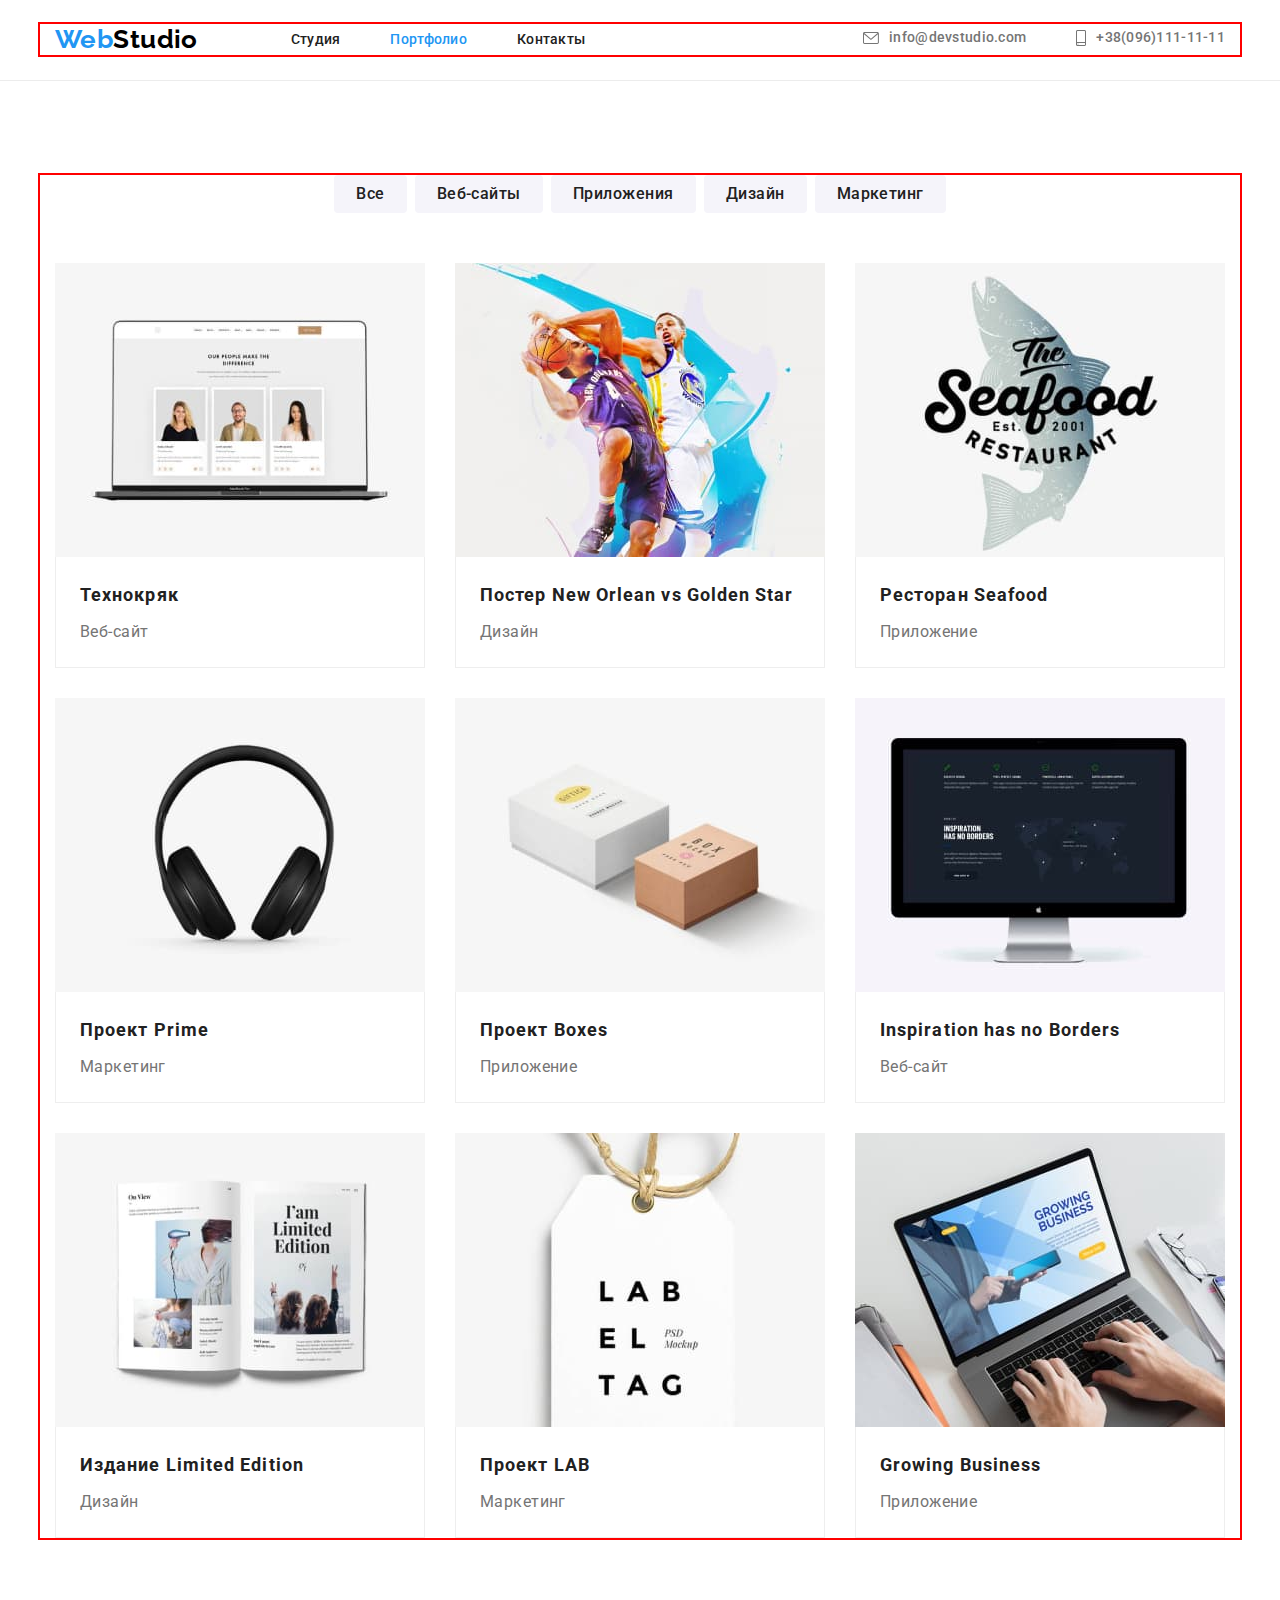
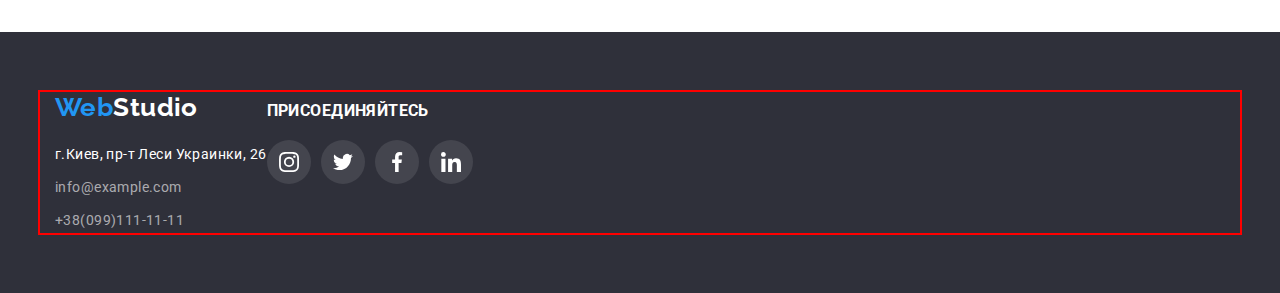
==== portfolio.html @ 7dba8792 "added changes" ====
<!DOCTYPE html>
<html lang="en">
  <head>
    <meta charset="UTF-8" />
    <meta http-equiv="X-UA-Compatible" content="IE=edge" />
    <meta name="viewport" content="width=device-width, initial-scale=1.0" />
    <title>Document</title>
    <link rel="preconnect" href="https://fonts.googleapis.com" />
    <link rel="preconnect" href="https://fonts.gstatic.com" crossorigin />
    <link
      href="https://fonts.googleapis.com/css2?family=Raleway:wght@700&family=Roboto:wght@400;500;700;900&display=swap"
      rel="stylesheet"
    />
    <link
      rel="stylesheet"
      href="https://cdnjs.cloudflare.com/ajax/libs/modern-normalize/1.1.0/modern-normalize.css"
      integrity="sha512-Y0MM+V6ymRKN2zStTqzQ227DWhhp4Mzdo6gnlRnuaNCbc+YN/ZH0sBCLTM4M0oSy9c9VKiCvd4Jk44aCLrNS5Q=="
      crossorigin="anonymous"
      referrerpolicy="no-referrer"
    />
    <link rel="stylesheet" href="./css/styles.css" />
  </head>
  <body>
    <header class="header">
      <div class="header-container container">
        <a href="./index.html" class="header-logo link">
          <span class="part-logo link">Web</span>Studio
        </a>
        <nav class="header-navigation">
          <ul class="nav-site list">
            <li class="nav-item">
              <a href="./index.html" class="nav-link link">Студия</a>
            </li>
            <li class="nav-item">
              <a href="./portfolio.html" class="nav-link link current"
                >Портфолио</a
              >
            </li>
            <li class="nav-item">
              <a href="./index.html" class="nav-link link">Контакты</a>
            </li>
          </ul>
        </nav>
        <ul class="header-contacts list">
          <li class="contacts-item">
            <a
              href="mailto:info@devstudio.com"
              class="contacts-link header-contacts-icon link"
            >
              <svg class="contacts-icon" width="16" height="12">
                <use href="./images/icons.svg#icon-mail"></use>
              </svg>
              info@devstudio.com
            </a>
          </li>
          <li class="contacts-item">
            <a
              href="tel:+380961111111"
              class="contacts-link header-contacts-icon link"
            >
              <svg class="contacts-icon" width="10" height="16">
                <use href="./images/icons.svg#icon-phone"></use>
              </svg>
              +38(096)111-11-11
            </a>
          </li>
        </ul>
      </div>
    </header>
    <main>
      <section class="portfolio section">
        <div class="container">
          <h1 class="visually-hidden">Портфолио</h1>
          <ul class="portfolio-filter list">
            <li><button type="button" class="portfolio-btn">Все</button></li>
            <li>
              <button type="button" class="portfolio-btn">Веб-сайты</button>
            </li>
            <li>
              <button type="button" class="portfolio-btn">Приложения</button>
            </li>
            <li><button type="button" class="portfolio-btn">Дизайн</button></li>
            <li>
              <button type="button" class="portfolio-btn">Маркетинг</button>
            </li>
          </ul>
          <ul class="portfolio-list list">
            <li class="portfolio-item">
              <a href="./portfolio.html" class="portfolio-link link"
                ><img
                  src="./images/portfolio1.jpg"
                  alt="web site"
                  width="370"
                />
                <div class="portfolio-wrap">
                  <h3 class="portfolio-title">Технокряк</h3>
                  <p class="portfolio-text">Веб-сайт</p>
                </div></a
              >
            </li>
            <li class="portfolio-item">
              <a href="./portfolio.html" class="portfolio-link link"
                ><img src="./images/portfolio2.jpg" alt="poster" width="370" />
                <div class="portfolio-wrap">
                  <h3 class="portfolio-title">
                    Постер New Orlean vs Golden Star
                  </h3>
                  <p class="portfolio-text">Дизайн</p>
                </div></a
              >
            </li>
            <li class="portfolio-item">
              <a href="./portfolio.html" class="portfolio-link link"
                ><img
                  src="./images/portfolio3.jpg"
                  alt="restourant seafood"
                  width="370"
                />
                <div class="portfolio-wrap">
                  <h3 class="portfolio-title">Ресторан Seafood</h3>
                  <p class="portfolio-text">Приложение</p>
                </div></a
              >
            </li>
            <li class="portfolio-item">
              <a href="./portfolio.html" class="portfolio-link link"
                ><img
                  src="./images/portfolio4.jpg"
                  alt="project prime"
                  width="370"
                />
                <div class="portfolio-wrap">
                  <h3 class="portfolio-title">Проект Prime</h3>
                  <p class="portfolio-text">Маркетинг</p>
                </div></a
              >
            </li>
            <li class="portfolio-item">
              <a href="./portfolio.html" class="portfolio-link link"
                ><img src="./images/portfolio5.jpg" alt="boxes" width="370" />
                <div class="portfolio-wrap">
                  <h3 class="portfolio-title">Проект Boxes</h3>
                  <p class="portfolio-text">Приложение</p>
                </div></a
              >
            </li>
            <li class="portfolio-item">
              <a href="./portfolio.html" class="portfolio-link link"
                ><img
                  src="./images/portfolio6.jpg"
                  alt="web site"
                  width="370"
                />
                <div class="portfolio-wrap">
                  <h3 class="portfolio-title">Inspiration has no Borders</h3>
                  <p class="portfolio-text">Веб-сайт</p>
                </div></a
              >
            </li>
            <li class="portfolio-item">
              <a href="./portfolio.html" class="portfolio-link link"
                ><img src="./images/portfolio7.jpg" alt="edition" width="370" />
                <div class="portfolio-wrap">
                  <h3 class="portfolio-title">Издание Limited Edition</h3>
                  <p class="portfolio-text">Дизайн</p>
                </div></a
              >
            </li>
            <li class="portfolio-item">
              <a href="./portfolio.html" class="portfolio-link link"
                ><img
                  src="./images/portfolio8.jpg"
                  alt="project lab"
                  width="370"
                />
                <div class="portfolio-wrap">
                  <h3 class="portfolio-title">Проект LAB</h3>
                  <p class="portfolio-text">Маркетинг</p>
                </div></a
              >
            </li>
            <li class="portfolio-item">
              <a href="./portfolio.html" class="portfolio-link link"
                ><img
                  src="./images/portfolio9.jpg"
                  alt="application"
                  width="370"
                />
                <div class="portfolio-wrap">
                  <h3 class="portfolio-title">Growing Business</h3>
                  <p class="portfolio-text">Приложение</p>
                </div></a
              >
            </li>
          </ul>
        </div>
      </section>
    </main>
    <footer class="footer">
      <div class="footer-container container">
        <div class="">
          <a href="./index.html" class="footer-logo link"
            ><span class="part-logo link">Web</span>Studio</a
          >
          <address class="footer-adress">
            <ul class="footer-list list">
              <li class="footer-item">
                <a
                  href="https://goo.gl/maps/v1KAyS35C7DuLcZs7"
                  target="_blank"
                  rel="noopener nofollow noreferrer"
                  class="footer-map link"
                  >г.Киев, пр-т Леси Украинки, 26
                </a>
              </li>
              <li class="footer-item">
                <a href="mailto:info@example.com" class="footer-contacts link"
                  >info@example.com</a
                >
              </li>
              <li class="footer-item">
                <a href="tel:+380991111111" class="footer-contacts link"
                  >+38(099)111-11-11</a
                >
              </li>
            </ul>
          </address>
        </div>
        <div class="">
          <h3 class="footer-soc-title">присоединяйтесь</h3>
          <ul class="footer-soc-list list">
            <li class="footer-soc-item">
              <a href="" class="footer-soc-link link">
                <svg class="footer-soc-icon" width="20" height="20">
                  <use href="./images/icons.svg#icon-inst"></use>
                </svg>
              </a>
            </li>
            <li class="footer-soc-item">
              <a href="" class="footer-soc-link link">
                <svg class="footer-soc-icon" width="20" height="20">
                  <use href="./images/icons.svg#icon-twit"></use>
                </svg>
              </a>
            </li>
            <li class="footer-soc-item">
              <a href="" class="footer-soc-link link">
                <svg class="footer-soc-icon" width="20" height="20">
                  <use href="./images/icons.svg#icon-fb"></use>
                </svg>
              </a>
            </li>
            <li class="footer-soc-item">
              <a href="" class="footer-soc-link link">
                <svg class="footer-soc-icon" width="20" height="20">
                  <use href="./images/icons.svg#icon-in"></use>
                </svg>
              </a>
            </li>
          </ul>
        </div>
      </div>
    </footer>
  </body>
</html>
---- css/styles.css ----
:root {
  --text-color: #757575;
  --logo-color: #000000;
  --title-color: #212121;
  --accent-color: #2196f3;
  --border-color: #eeeeee;
  --line-color: #ececec;
  --contacts-footer-color: rgba(255, 255, 255, 0.6);
  --special-text-color: #ffffff;
  --footer-background: #2f303a;
  --secondary-background: #f5f4fa;
  --accent-background: #188ce8;
  --hero-background: #c4c4c4;
  --icon-color: #afb1b8;
  --icon-footer-background: rgba(255, 255, 255, 0.1);
}

body {
  font-family: "Roboto", sans-serif;
  color: var(--title-color);
  background-color: var(--special-text-color);
  font-size: 14px;
  letter-spacing: 0.03em;
}
h1,
h2,
h3,
h4,
h5,
h6,
p {
  margin: 0;
}
ul {
  margin: 0;
  padding: 0;
}
img {
  display: block;
  max-width: 100%;
  height: auto;
}
button {
  display: block;
  margin: 0 auto;
  cursor: pointer;
  border: none;
  border-radius: 4px;
}
.section {
  padding-bottom: 94px;
  padding-top: 94px;
}
.container {
  width: 1200px;
  padding: 0 15px;
  margin: 0 auto;
  outline: 2px solid red;
}
.list {
  list-style: none;
  padding-left: 0;
  margin: 0;
}
.link {
  text-decoration: none;
}

.visually-hidden {
  position: absolute;
  width: 1px;
  height: 1px;
  margin: -1px;
  border: 0;
  padding: 0;

  white-space: nowrap;
  clip-path: inset(100%);
  clip: rect(0 0 0 0);
  overflow: hidden;
}

/* -----------------------Header-------------------- */
.header {
  border-bottom: 1px solid var(--line-color);
  padding-bottom: 25px;
  padding-top: 24px;
}
.header-container {
  display: flex;
  align-items: center;
}
.header-logo {
  margin-right: 93px;
  font-family: "Raleway";
  font-weight: 700;
  font-size: 26px;
  line-height: 1.19;
  color: var(--logo-color);
}
.part-logo {
  color: var(--accent-color);
}
.nav-site {
  display: flex;
}
.nav-item:not(:last-child) {
  margin-right: 50px;
}
.nav-link {
  font-weight: 500;
  line-height: 1.14;
  letter-spacing: 0.02em;
  color: var(--title-color);
}
.nav-link:hover,
.nav-link:focus {
  color: var(--accent-color);
}
.current {
  color: var(--accent-color);
}
.header-contacts {
  display: flex;
  margin-left: auto;
}
.contacts-item:not(:last-child) {
  margin-right: 50px;
}
.contacts-link {
  display: inline-flex;
  gap: 10px;
  align-items: center;
  font-weight: 500;
  line-height: 1.14;
  letter-spacing: 0.02em;
  color: var(--text-color);
}
.contacts-link:hover,
.contacts-link:focus {
  color: var(--accent-color);
}
.contacts-icon {
  fill: currentColor;
}
/* ----------------------Hero--------------------- */
.hero {
  background: var(--hero-background);
  background-image: linear-gradient(
      rgba(47, 48, 58, 0.4),
      rgba(47, 48, 58, 0.4)
    ),
    url(../images/hero-bg.jpg);
  max-width: 1600px;
  height: 600px;
  margin: 0 auto;
  background-repeat: no-repeat;
  background-size: cover;
  background-position: center;
  padding-bottom: 200px;
  padding-top: 200px;
}
.hero-title {
  font-weight: 900;
  font-size: 44px;
  line-height: 1.36;
  text-align: center;
  letter-spacing: 0.06em;
  text-transform: uppercase;
  color: var(--special-text-color);
  width: 696px;
  margin: 0 auto;
  margin-bottom: 30px;
}
.hero-btn {
  font-family: inherit;
  font-weight: 700;
  font-size: 16px;
  line-height: 1.87;
  display: flex;
  align-items: center;
  text-align: center;
  letter-spacing: 0.06em;
  cursor: pointer;
  color: var(--special-text-color);
  background: var(--accent-color);
  padding: 10px 32px;
}
.hero-btn:hover,
.hero-btn:focus {
  background: var(--accent-background);
}
/* -----------------------------Peculiarities-------------------------------- */
.peculiarities-list {
  display: flex;
}
.peculiarities-item:not(:last-child) {
  margin-right: 30px;
}
.peculiarities-item::before {
  content: "";
  display: block;
  margin-bottom: 30px;
  height: 120px;
  background-repeat: no-repeat;
  background-position: center;
  background-color: #f5f4fa;
}
.icon-antenna::before {
  background-image: url(../images/antenna.svg);
}
.icon-clock::before {
  background-image: url(../images/clock.svg);
}
.icon-diagram::before {
  background-image: url(../images/diagram.svg);
}
.icon-astronaut::before {
  background-image: url(../images/astronaut.svg);
}
.peculiarities-title {
  font-weight: 700;
  font-size: 14px;
  line-height: 1.14;
  text-transform: uppercase;
  margin-bottom: 10px;
}
.peculiarities-text {
  max-width: 270px;
  line-height: 1.71;
  color: var(--text-color);
}
/* --------------------------------Process------------------------------- */
.process {
  padding-top: 0;
}
.process-list {
  display: flex;
}
.process-item:not(:last-child) {
  margin-right: 30px;
}
.process-title {
  font-weight: 700;
  font-size: 36px;
  line-height: 1.16;
  text-align: center;
  margin-bottom: 50px;
}
/* ---------------------------------Team----------------------------------- */
.team {
  background: var(--secondary-background);
}
.team-list {
  display: flex;
  column-gap: 30px;
  margin: 0 auto;
}
.team-title {
  font-weight: 700;
  font-size: 36px;
  line-height: 1.16;
  text-align: center;
  margin-bottom: 50px;
}
.team-item {
  width: 270px;
  background-color: var(--special-text-color);
  box-shadow: 0px 1px 3px rgba(0, 0, 0, 0.12), 0px 1px 1px rgba(0, 0, 0, 0.14),
    0px 2px 1px rgba(0, 0, 0, 0.2);
  border-radius: 0px 0px 4px 4px;
}
.team-name {
  font-weight: 500;
  font-size: 16px;
  line-height: 1.18;
  text-align: center;
  margin-bottom: 10px;
}
.team-post {
  font-size: 16px;
  line-height: 1.18;
  text-align: center;
  color: var(--text-color);
  margin-bottom: 16px;
}
.team-wrap {
  padding-top: 30px;
  padding-bottom: 30px;
}
.team-soc-list {
  display: flex;
  justify-content: center;
  gap: 10px;
}
.team-soc-link {
  width: 44px;
  height: 44px;
  border-radius: 50%;
  display: flex;
  align-items: center;
  background-color: var(--special-text-color);
  justify-content: center;
  color: var(--icon-color);
  /* fill: var(--icon-color); */
}
.team-soc-icon {
  fill: currentColor;
}
.team-soc-link:hover,
.team-soc-link:focus {
  color: var(--special-text-color);
  background-color: var(--accent-color);
}
/* .team-soc-link:hover .team-soc-icon,
.team-soc-link:focus .team-soc-icon {
  fill: #fff;
} */
/* ------------------------------------------Clients---------------------------------------- */
.clients-title {
  font-weight: 700;
  font-size: 36px;
  line-height: 1.16em;
  text-align: center;
  letter-spacing: 0.03em;
  margin-bottom: 50px;
}
.clients-list {
  display: flex;
  justify-content: center;
  gap: 30px;
}
.clients-link {
  width: 170px;
  height: 92px;
  display: flex;
  align-items: center;
  background-color: var(--special-text-color);
  justify-content: center;
  color: var(--icon-color);
  /* fill: var(--icon-color); */
  border: 1px solid #afb1b8;
  border-radius: 4px;
}
.clients-icon {
  fill: currentColor;
}
.clients-link:hover,
.clients-link:focus {
  color: var(--accent-color);
  border: 1px solid #2196f3;
}
/* -----------------------------------------Portfolio---------------------------------------- */
.portfolio-filter {
  display: flex;
  justify-content: center;
  margin-bottom: 50px;
  column-gap: 8px;
}
.portfolio-list {
  display: flex;
  gap: 30px;
  flex-wrap: wrap;
}
.portfolio-btn {
  font-family: inherit;
  font-weight: 500;
  font-size: 16px;
  line-height: 1.62;
  letter-spacing: 0.03em;
  text-align: center;
  cursor: pointer;
  border: none;
  border-radius: 4px;
  color: var(--title-color);
  background: var(--secondary-background);
  padding: 6px 22px;
}
.portfolio-btn:hover,
.portfolio-btn:focus {
  background: var(--accent-color);
  color: var(--special-text-color);
  box-shadow: 0px 3px 1px rgba(0, 0, 0, 0.1), 0px 1px 2px rgba(0, 0, 0, 0.08),
    0px 2px 2px rgba(0, 0, 0, 0.12);
}
.portfolio-wrap {
  padding: 20px 24px;
  border: 1px solid var(--border-color);
  border-top: none;
}
.portfolio-link {
  width: 370px;
  display: block;
}
.portfolio-link:hover,
.portfolio-link:focus {
  box-shadow: 0px 1px 1px rgba(0, 0, 0, 0.12), 0px 4px 4px rgba(0, 0, 0, 0.06),
    1px 4px 6px rgba(0, 0, 0, 0.16);
}
/* .portfolio-item {
  width: 370px;
}
.portfolio-item:hover,
.portfolio-item:focus {
  box-shadow: 0px 1px 1px rgba(0, 0, 0, 0.12), 0px 4px 4px rgba(0, 0, 0, 0.06),
    1px 4px 6px rgba(0, 0, 0, 0.16);
} */
.portfolio-title {
  margin-bottom: 4px;
  font-weight: 700;
  font-size: 18px;
  line-height: 2;
  letter-spacing: 0.06em;
  color: var(--title-color);
}
.portfolio-text {
  font-size: 16px;
  line-height: 1.87;
  color: var(--text-color);
}
/* ------------------------------------------Footer-------------------------------------- */
.footer {
  background: var(--footer-background);
  padding-bottom: 60px;
  padding-top: 60px;
}
.footer-logo {
  font-family: "Raleway", sans-serif;
  font-weight: 700;
  font-size: 26px;
  line-height: 1.2;
  color: var(--special-text-color);
}
.footer-adress {
  font-style: normal;
  margin-top: 20px;
}
.footer-item:not(:last-child) {
  margin-bottom: 9px;
}
.footer-map {
  color: var(--special-text-color);
  line-height: 1.71;
}
.footer-map:hover,
.footer-map:focus {
  color: var(--accent-color);
}
.footer-contacts {
  color: var(--contacts-footer-color);
  line-height: 1.71;
}
.footer-contacts:hover,
.footer-contacts:focus {
  color: var(--accent-color);
}
.footer-container {
  display: flex;
  align-items: baseline;
}
.footer-container-address {
  margin-right: 70px;
}
.footer-soc-title {
  margin-bottom: 20px;
  font-weight: 700;
  line-height: 1.14em;
  text-transform: uppercase;
  color: #ffffff;
}
.footer-soc-list {
  display: flex;
  justify-content: center;
  gap: 10px;
}
.footer-soc-link {
  width: 44px;
  height: 44px;
  border-radius: 50%;
  display: flex;
  align-items: center;
  background-color: var(--icon-footer-background);
  justify-content: center;
  fill: var(--special-text-color);
}
.footer-soc-link:hover,
.footer-soc-link:focus {
  background-color: var(--accent-color);
}
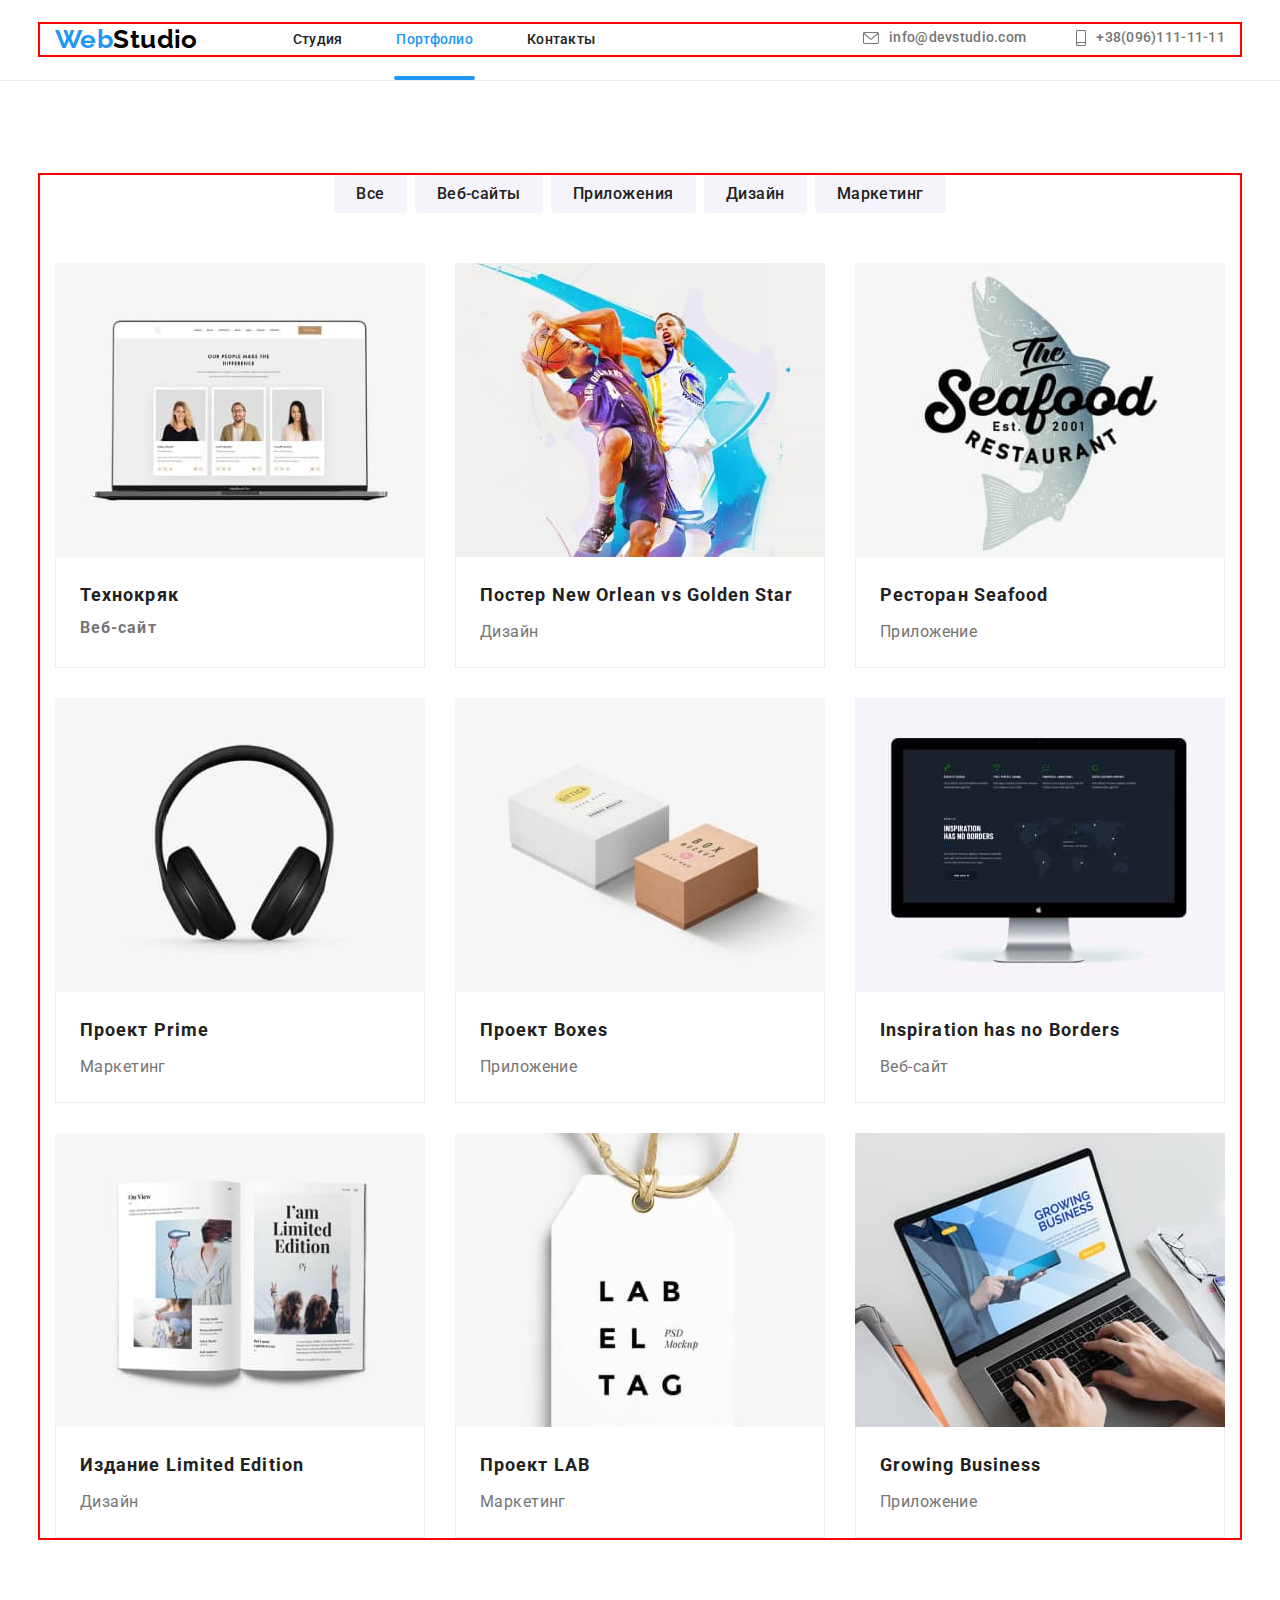
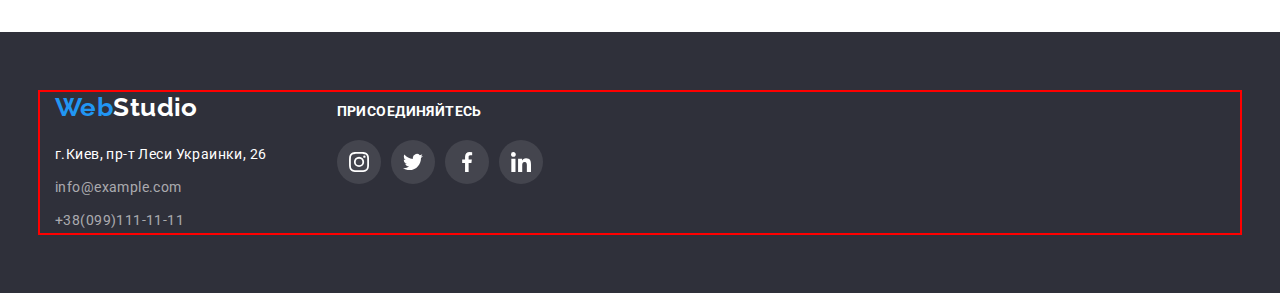
==== commit 455fc02c: "added changes" ====
--- a/portfolio.html
+++ b/portfolio.html
@@ -86,111 +86,168 @@
           </ul>
           <ul class="portfolio-list list">
             <li class="portfolio-item">
-              <a href="./portfolio.html" class="portfolio-link link"
-                ><img
-                  src="./images/portfolio1.jpg"
-                  alt="web site"
-                  width="370"
-                />
+              <a href="./portfolio.html" class="portfolio-link link">
+                <div class="portfolio-box">
+                  <img
+                    src="./images/portfolio1.jpg"
+                    alt="web site"
+                    width="370"
+                  />
+                  <p class="portfolio-overlay">
+                    Ресурс предлагает комплексные предложения с разным уровнем функционала и сервисов. Все это позволит посетителю получить исчерпывающие сведения о компании или частном лице.
+                  </p>
+                </div>
                 <div class="portfolio-wrap">
-                  <h3 class="portfolio-title">Технокряк</h3>
+                  <h3 class="portfolio-title">Технокряк</h>
                   <p class="portfolio-text">Веб-сайт</p>
-                </div></a
-              >
-            </li>
-            <li class="portfolio-item">
-              <a href="./portfolio.html" class="portfolio-link link"
-                ><img src="./images/portfolio2.jpg" alt="poster" width="370" />
+                </div>
+              </a>
+            </li>
+            <li class="portfolio-item">
+              <a href="./portfolio.html" class="portfolio-link link">
+                <div class="portfolio-box">
+                  <img
+                    src="./images/portfolio2.jpg" 
+                    alt="poster" 
+                    width="370" 
+                  />
+                  <p class="portfolio-overlay">
+                    Ресурс предлагает комплексные предложения с разным уровнем функционала и сервисов. Все это позволит посетителю получить исчерпывающие сведения о компании или частном лице.
+                  </p>
+                </div>
                 <div class="portfolio-wrap">
                   <h3 class="portfolio-title">
                     Постер New Orlean vs Golden Star
                   </h3>
                   <p class="portfolio-text">Дизайн</p>
-                </div></a
-              >
-            </li>
-            <li class="portfolio-item">
-              <a href="./portfolio.html" class="portfolio-link link"
-                ><img
+                </div>
+              </a>
+            </li>
+            <li class="portfolio-item">
+              <a href="./portfolio.html" class="portfolio-link link">
+              <div class="portfolio-box">
+                <img
                   src="./images/portfolio3.jpg"
                   alt="restourant seafood"
                   width="370"
                 />
-                <div class="portfolio-wrap">
-                  <h3 class="portfolio-title">Ресторан Seafood</h3>
-                  <p class="portfolio-text">Приложение</p>
-                </div></a
-              >
-            </li>
-            <li class="portfolio-item">
-              <a href="./portfolio.html" class="portfolio-link link"
-                ><img
+                <p class="portfolio-overlay">
+                  Ресурс предлагает комплексные предложения с разным уровнем функционала и сервисов. Все это позволит посетителю получить исчерпывающие сведения о компании или частном лице.
+                </p>
+              </div>
+              <div class="portfolio-wrap">
+                <h3 class="portfolio-title">Ресторан Seafood</h3>
+                <p class="portfolio-text">Приложение</p>
+              </div>
+              </a>
+            </li>
+            <li class="portfolio-item">
+              <a href="./portfolio.html" class="portfolio-link link">
+              <div class="portfolio-box">
+                <img
                   src="./images/portfolio4.jpg"
                   alt="project prime"
                   width="370"
                 />
-                <div class="portfolio-wrap">
-                  <h3 class="portfolio-title">Проект Prime</h3>
-                  <p class="portfolio-text">Маркетинг</p>
-                </div></a
-              >
-            </li>
-            <li class="portfolio-item">
-              <a href="./portfolio.html" class="portfolio-link link"
-                ><img src="./images/portfolio5.jpg" alt="boxes" width="370" />
-                <div class="portfolio-wrap">
-                  <h3 class="portfolio-title">Проект Boxes</h3>
-                  <p class="portfolio-text">Приложение</p>
-                </div></a
-              >
-            </li>
-            <li class="portfolio-item">
-              <a href="./portfolio.html" class="portfolio-link link"
-                ><img
+                <p class="portfolio-overlay">
+                  Ресурс предлагает комплексные предложения с разным уровнем функционала и сервисов. Все это позволит посетителю получить исчерпывающие сведения о компании или частном лице.
+                </p>
+              </div>
+              <div class="portfolio-wrap">
+                <h3 class="portfolio-title">Проект Prime</h3>
+                <p class="portfolio-text">Маркетинг</p>
+              </div>
+              </a>
+            </li>
+            <li class="portfolio-item">
+              <a href="./portfolio.html" class="portfolio-link link">
+              <div class="portfolio-box">
+                <img 
+                  src="./images/portfolio5.jpg" 
+                  alt="boxes" 
+                  width="370" 
+                />
+              <p class="portfolio-overlay">
+                Ресурс предлагает комплексные предложения с разным уровнем функционала и сервисов. Все это позволит посетителю получить исчерпывающие сведения о компании или частном лице.
+              </p>
+              </div>
+              <div class="portfolio-wrap">
+                <h3 class="portfolio-title">Проект Boxes</h3>
+                <p class="portfolio-text">Приложение</p>
+              </div>
+              </a>
+            </li>
+            <li class="portfolio-item">
+              <a href="./portfolio.html" class="portfolio-link link">
+              <div class="portfolio-box">
+                <img
                   src="./images/portfolio6.jpg"
                   alt="web site"
                   width="370"
                 />
-                <div class="portfolio-wrap">
-                  <h3 class="portfolio-title">Inspiration has no Borders</h3>
-                  <p class="portfolio-text">Веб-сайт</p>
-                </div></a
-              >
-            </li>
-            <li class="portfolio-item">
-              <a href="./portfolio.html" class="portfolio-link link"
-                ><img src="./images/portfolio7.jpg" alt="edition" width="370" />
-                <div class="portfolio-wrap">
-                  <h3 class="portfolio-title">Издание Limited Edition</h3>
-                  <p class="portfolio-text">Дизайн</p>
-                </div></a
-              >
-            </li>
-            <li class="portfolio-item">
-              <a href="./portfolio.html" class="portfolio-link link"
-                ><img
+                <p class="portfolio-overlay">
+                  Ресурс предлагает комплексные предложения с разным уровнем функционала и сервисов. Все это позволит посетителю получить исчерпывающие сведения о компании или частном лице.
+                </p>
+              </div>
+              <div class="portfolio-wrap">
+                <h3 class="portfolio-title">Inspiration has no Borders</h3>
+                <p class="portfolio-text">Веб-сайт</p>
+              </div>
+              </a>
+            </li>
+            <li class="portfolio-item">
+              <a href="./portfolio.html" class="portfolio-link link">
+              <div class="portfolio-box">
+                <img 
+                  src="./images/portfolio7.jpg" 
+                  alt="edition" 
+                  width="370" 
+                />
+                <p class="portfolio-overlay">
+                  Ресурс предлагает комплексные предложения с разным уровнем функционала и сервисов. Все это позволит посетителю получить исчерпывающие сведения о компании или частном лице.
+                </p>
+              </div>
+              <div class="portfolio-wrap">
+                <h3 class="portfolio-title">Издание Limited Edition</h3>
+                <p class="portfolio-text">Дизайн</p>
+              </div>
+              </a>
+            </li>
+            <li class="portfolio-item">
+              <a href="./portfolio.html" class="portfolio-link link">
+              <div class="portfolio-box">
+                <img
                   src="./images/portfolio8.jpg"
                   alt="project lab"
                   width="370"
                 />
-                <div class="portfolio-wrap">
-                  <h3 class="portfolio-title">Проект LAB</h3>
-                  <p class="portfolio-text">Маркетинг</p>
-                </div></a
-              >
-            </li>
-            <li class="portfolio-item">
-              <a href="./portfolio.html" class="portfolio-link link"
-                ><img
+                <p class="portfolio-overlay">
+                  Ресурс предлагает комплексные предложения с разным уровнем функционала и сервисов. Все это позволит посетителю получить исчерпывающие сведения о компании или частном лице.
+                </p>
+              </div>
+              <div class="portfolio-wrap">
+                <h3 class="portfolio-title">Проект LAB</h3>
+                <p class="portfolio-text">Маркетинг</p>
+              </div>
+              </a>
+            </li>
+            <li class="portfolio-item">
+              <a href="./portfolio.html" class="portfolio-link link">
+              <div class="portfolio-box">
+                <img
                   src="./images/portfolio9.jpg"
                   alt="application"
                   width="370"
                 />
-                <div class="portfolio-wrap">
-                  <h3 class="portfolio-title">Growing Business</h3>
-                  <p class="portfolio-text">Приложение</p>
-                </div></a
-              >
+                <p class="portfolio-overlay">
+                  Ресурс предлагает комплексные предложения с разным уровнем функционала и сервисов. Все это позволит посетителю получить исчерпывающие сведения о компании или частном лице.
+                </p>
+              </div>
+              <div class="portfolio-wrap">
+                <h3 class="portfolio-title">Growing Business</h3>
+                <p class="portfolio-text">Приложение</p>
+              </div>
+              </a>
             </li>
           </ul>
         </div>
@@ -198,7 +255,7 @@
     </main>
     <footer class="footer">
       <div class="footer-container container">
-        <div class="">
+        <div class="footer-container-address">
           <a href="./index.html" class="footer-logo link"
             ><span class="part-logo link">Web</span>Studio</a
           >
@@ -227,7 +284,7 @@
           </address>
         </div>
         <div class="">
-          <h3 class="footer-soc-title">присоединяйтесь</h3>
+          <p class="footer-soc-title">присоединяйтесь</p>
           <ul class="footer-soc-list list">
             <li class="footer-soc-item">
               <a href="" class="footer-soc-link link">
--- a/css/styles.css
+++ b/css/styles.css
@@ -13,6 +13,8 @@
   --hero-background: #c4c4c4;
   --icon-color: #afb1b8;
   --icon-footer-background: rgba(255, 255, 255, 0.1);
+  --backdrop-color: rgba(0, 0, 0, 0.2);
+  --overlay-background: rgba(33, 150, 243, 0.9);
 }
 
 body {
@@ -108,10 +110,14 @@
   margin-right: 50px;
 }
 .nav-link {
+  position: relative;
+  padding: 32px 2px;
   font-weight: 500;
   line-height: 1.14;
   letter-spacing: 0.02em;
   color: var(--title-color);
+
+  transition: color 250ms cubic-bezier(0.4, 0, 0.2, 1);
 }
 .nav-link:hover,
 .nav-link:focus {
@@ -119,6 +125,18 @@
 }
 .current {
   color: var(--accent-color);
+}
+.current::after {
+  content: "";
+  display: block;
+  position: absolute;
+  bottom: -1px;
+  left: 0;
+  width: 100%;
+  height: 4px;
+  border-radius: 2px;
+  margin-top: 28px;
+  background-color: currentColor;
 }
 .header-contacts {
   display: flex;
@@ -135,6 +153,8 @@
   line-height: 1.14;
   letter-spacing: 0.02em;
   color: var(--text-color);
+
+  transition: color 250ms cubic-bezier(0.4, 0, 0.2, 1);
 }
 .contacts-link:hover,
 .contacts-link:focus {
@@ -160,6 +180,52 @@
   padding-bottom: 200px;
   padding-top: 200px;
 }
+.backdrop {
+  position: fixed;
+  top: 0;
+  left: 0;
+  width: 100%;
+  height: 100%;
+  background-color: var(--backdrop-color);
+
+  opacity: 1;
+  visibility: visible;
+  transition: opacity 300ms cubic-bezier(0.4, 0, 0.2, 1),
+    visability 250ms cubic-bezier(0.4, 0, 0.2, 1),
+    transform 250ms cubic-bezier(0.4, 0, 0.2, 1);
+}
+.backdrop.is-hidden {
+  opacity: 0;
+  pointer-events: none;
+  visibility: hidden;
+}
+.backdrop.is-hidden .modal {
+  transform: translate(-50%, -50%) scale(1.1);
+}
+.modal {
+  position: absolute;
+  top: 50%;
+  left: 50%;
+  min-width: 530px;
+  min-height: 580px;
+  padding: 15px;
+  transform: translate(-50%, -50%) scale(1);
+  transition: transform 250ms cubic-bezier(0.4, 0, 0.2, 1);
+  background-color: var(--special-text-color);
+  border-radius: 4px;
+}
+.modal-btn {
+  position: absolute;
+  display: flex;
+  top: 8px;
+  right: 8px;
+  width: 30px;
+  height: 30px;
+  align-items: center;
+  border-radius: 50%;
+  background: var(--special-text-color);
+  border: 1px solid rgba(0, 0, 0, 0.1);
+}
 .hero-title {
   font-weight: 900;
   font-size: 44px;
@@ -183,8 +249,11 @@
   letter-spacing: 0.06em;
   cursor: pointer;
   color: var(--special-text-color);
-  background: var(--accent-color);
+  background-color: var(--accent-color);
   padding: 10px 32px;
+
+  transition: background-color 250ms cubic-bezier(0.4, 0, 0.2, 1),
+    color 250ms cubic-bezier(0.4, 0, 0.2, 1);
 }
 .hero-btn:hover,
 .hero-btn:focus {
@@ -204,7 +273,7 @@
   height: 120px;
   background-repeat: no-repeat;
   background-position: center;
-  background-color: #f5f4fa;
+  background-color: var(--secondary-background);
 }
 .icon-antenna::before {
   background-image: url(../images/antenna.svg);
@@ -220,7 +289,6 @@
 }
 .peculiarities-title {
   font-weight: 700;
-  font-size: 14px;
   line-height: 1.14;
   text-transform: uppercase;
   margin-bottom: 10px;
@@ -237,15 +305,33 @@
 .process-list {
   display: flex;
 }
+.process-title {
+  font-weight: 700;
+  font-size: 36px;
+  line-height: 1.16;
+  text-align: center;
+  margin-bottom: 50px;
+}
+.process-item {
+  position: relative;
+}
 .process-item:not(:last-child) {
   margin-right: 30px;
 }
-.process-title {
-  font-weight: 700;
-  font-size: 36px;
-  line-height: 1.16;
-  text-align: center;
-  margin-bottom: 50px;
+.process-text {
+  position: absolute;
+  bottom: 0;
+  width: 370px;
+  height: 70px;
+  background-color: rgba(47, 48, 58, 0.8);
+}
+.process-text-img {
+  margin-top: 27px;
+  font-weight: 700;
+  line-height: 1.14;
+  text-align: center;
+  text-transform: uppercase;
+  color: var(--special-text-color);
 }
 /* ---------------------------------Team----------------------------------- */
 .team {
@@ -302,6 +388,9 @@
   background-color: var(--special-text-color);
   justify-content: center;
   color: var(--icon-color);
+
+  transition: background-color 250ms cubic-bezier(0.4, 0, 0.2, 1),
+    color 250ms cubic-bezier(0.4, 0, 0.2, 1);
   /* fill: var(--icon-color); */
 }
 .team-soc-icon {
@@ -339,8 +428,10 @@
   justify-content: center;
   color: var(--icon-color);
   /* fill: var(--icon-color); */
-  border: 1px solid #afb1b8;
+  border: 1px solid var(--icon-color);
   border-radius: 4px;
+
+  transition: color 250ms cubic-bezier(0.4, 0, 0.2, 1);
 }
 .clients-icon {
   fill: currentColor;
@@ -348,7 +439,7 @@
 .clients-link:hover,
 .clients-link:focus {
   color: var(--accent-color);
-  border: 1px solid #2196f3;
+  border: 1px solid var(--accent-color);
 }
 /* -----------------------------------------Portfolio---------------------------------------- */
 .portfolio-filter {
@@ -373,8 +464,11 @@
   border: none;
   border-radius: 4px;
   color: var(--title-color);
-  background: var(--secondary-background);
+  background-color: var(--secondary-background);
   padding: 6px 22px;
+
+  transition: background-color 250ms cubic-bezier(0.4, 0, 0.2, 1),
+    color 250ms cubic-bezier(0.4, 0, 0.2, 1);
 }
 .portfolio-btn:hover,
 .portfolio-btn:focus {
@@ -388,10 +482,38 @@
   border: 1px solid var(--border-color);
   border-top: none;
 }
+.portfolio-box {
+  position: relative;
+  overflow: hidden;
+}
+.portfolio-overlay {
+  position: absolute;
+  top: 0;
+  left: 0;
+  height: 100%;
+  margin: 0;
+
+  padding: 63px 24px;
+  font-size: 18px;
+  line-height: 1.6;
+
+  color: var(--special-text-color);
+  background-color: var(--overlay-background);
+
+  transform: translateY(100%);
+  transition: transform 250ms cubic-bezier(0.4, 0, 0.2, 1);
+}
+.portfolio-box:hover .portfolio-overlay {
+  height: 294px;
+  transform: translateY(0);
+}
 .portfolio-link {
   width: 370px;
   display: block;
-}
+
+  transition: box-shadow 250ms cubic-bezier(0.4, 0, 0.2, 1);
+}
+
 .portfolio-link:hover,
 .portfolio-link:focus {
   box-shadow: 0px 1px 1px rgba(0, 0, 0, 0.12), 0px 4px 4px rgba(0, 0, 0, 0.06),
@@ -441,6 +563,8 @@
 .footer-map {
   color: var(--special-text-color);
   line-height: 1.71;
+
+  transition: color 250ms cubic-bezier(0.4, 0, 0.2, 1);
 }
 .footer-map:hover,
 .footer-map:focus {
@@ -449,6 +573,8 @@
 .footer-contacts {
   color: var(--contacts-footer-color);
   line-height: 1.71;
+
+  transition: color 250ms cubic-bezier(0.4, 0, 0.2, 1);
 }
 .footer-contacts:hover,
 .footer-contacts:focus {
@@ -482,6 +608,9 @@
   background-color: var(--icon-footer-background);
   justify-content: center;
   fill: var(--special-text-color);
+
+  transition: background-color 250ms cubic-bezier(0.4, 0, 0.2, 1),
+    color 250ms cubic-bezier(0.4, 0, 0.2, 1);
 }
 .footer-soc-link:hover,
 .footer-soc-link:focus {
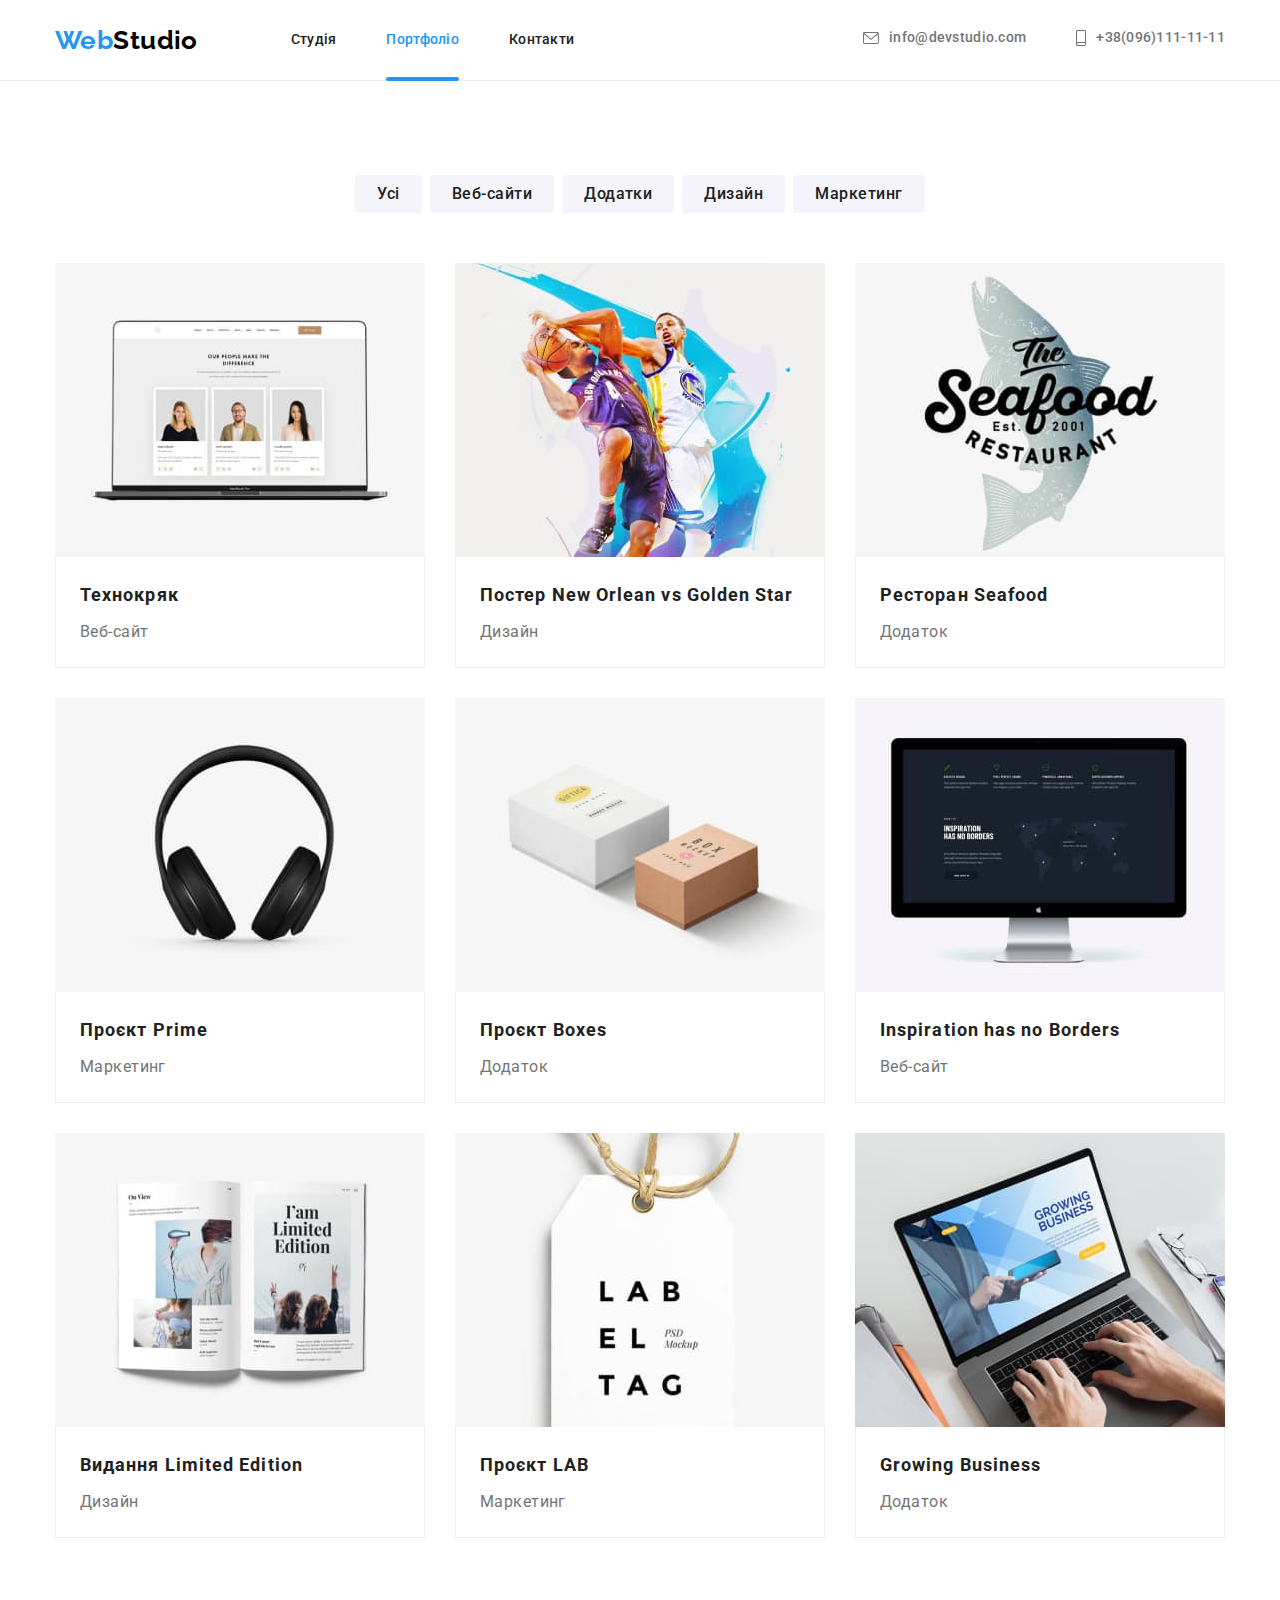
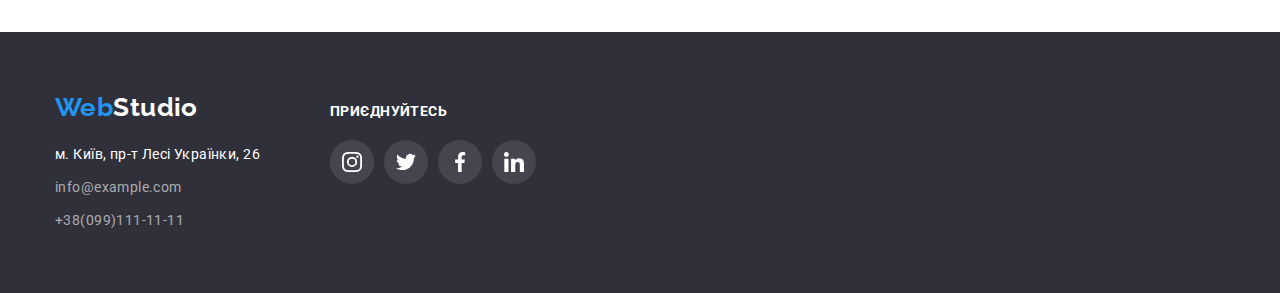
==== commit 3f257c80: "added changes 1" ====
--- a/portfolio.html
+++ b/portfolio.html
@@ -1,10 +1,10 @@
 <!DOCTYPE html>
-<html lang="en">
+<html lang="uk">
   <head>
     <meta charset="UTF-8" />
     <meta http-equiv="X-UA-Compatible" content="IE=edge" />
     <meta name="viewport" content="width=device-width, initial-scale=1.0" />
-    <title>Document</title>
+    <title>Webstudio</title>
     <link rel="preconnect" href="https://fonts.googleapis.com" />
     <link rel="preconnect" href="https://fonts.gstatic.com" crossorigin />
     <link
@@ -27,21 +27,21 @@
           <span class="part-logo link">Web</span>Studio
         </a>
         <nav class="header-navigation">
-          <ul class="nav-site list">
+          <ul class="nav-site">
             <li class="nav-item">
-              <a href="./index.html" class="nav-link link">Студия</a>
+              <a href="./index.html" class="nav-link link">Студія</a>
             </li>
             <li class="nav-item">
               <a href="./portfolio.html" class="nav-link link current"
-                >Портфолио</a
+                >Портфоліо</a
               >
             </li>
             <li class="nav-item">
-              <a href="./index.html" class="nav-link link">Контакты</a>
+              <a href="./index.html" class="nav-link link">Контакти</a>
             </li>
           </ul>
         </nav>
-        <ul class="header-contacts list">
+        <ul class="header-contacts">
           <li class="contacts-item">
             <a
               href="mailto:info@devstudio.com"
@@ -71,20 +71,20 @@
       <section class="portfolio section">
         <div class="container">
           <h1 class="visually-hidden">Портфолио</h1>
-          <ul class="portfolio-filter list">
-            <li><button type="button" class="portfolio-btn">Все</button></li>
+          <ul class="portfolio-filter">
+            <li><button type="button" class="portfolio-btn">Усі</button></li>
             <li>
-              <button type="button" class="portfolio-btn">Веб-сайты</button>
+              <button type="button" class="portfolio-btn">Веб-сайти</button>
             </li>
             <li>
-              <button type="button" class="portfolio-btn">Приложения</button>
+              <button type="button" class="portfolio-btn">Додатки</button>
             </li>
             <li><button type="button" class="portfolio-btn">Дизайн</button></li>
             <li>
               <button type="button" class="portfolio-btn">Маркетинг</button>
             </li>
           </ul>
-          <ul class="portfolio-list list">
+          <ul class="portfolio-list">
             <li class="portfolio-item">
               <a href="./portfolio.html" class="portfolio-link link">
                 <div class="portfolio-box">
@@ -94,11 +94,13 @@
                     width="370"
                   />
                   <p class="portfolio-overlay">
-                    Ресурс предлагает комплексные предложения с разным уровнем функционала и сервисов. Все это позволит посетителю получить исчерпывающие сведения о компании или частном лице.
-                  </p>
-                </div>
-                <div class="portfolio-wrap">
-                  <h3 class="portfolio-title">Технокряк</h>
+                    Ресурс пропонує комплексні пропозиції з різним рівнем
+                    функціоналу та сервісів. Все це дозволить відвідувачу
+                    отримати вичерпні відомості про компанію чи приватну особу.
+                  </p>
+                </div>
+                <div class="portfolio-wrap">
+                  <h3 class="portfolio-title">Технокряк</h3>
                   <p class="portfolio-text">Веб-сайт</p>
                 </div>
               </a>
@@ -106,13 +108,11 @@
             <li class="portfolio-item">
               <a href="./portfolio.html" class="portfolio-link link">
                 <div class="portfolio-box">
-                  <img
-                    src="./images/portfolio2.jpg" 
-                    alt="poster" 
-                    width="370" 
-                  />
-                  <p class="portfolio-overlay">
-                    Ресурс предлагает комплексные предложения с разным уровнем функционала и сервисов. Все это позволит посетителю получить исчерпывающие сведения о компании или частном лице.
+                  <img src="./images/portfolio2.jpg" alt="poster" width="370" />
+                  <p class="portfolio-overlay">
+                    Ресурс пропонує комплексні пропозиції з різним рівнем
+                    функціоналу та сервісів. Все це дозволить відвідувачу
+                    отримати вичерпні відомості про компанію чи приватну особу.
                   </p>
                 </div>
                 <div class="portfolio-wrap">
@@ -125,128 +125,138 @@
             </li>
             <li class="portfolio-item">
               <a href="./portfolio.html" class="portfolio-link link">
-              <div class="portfolio-box">
-                <img
-                  src="./images/portfolio3.jpg"
-                  alt="restourant seafood"
-                  width="370"
-                />
-                <p class="portfolio-overlay">
-                  Ресурс предлагает комплексные предложения с разным уровнем функционала и сервисов. Все это позволит посетителю получить исчерпывающие сведения о компании или частном лице.
-                </p>
-              </div>
-              <div class="portfolio-wrap">
-                <h3 class="portfolio-title">Ресторан Seafood</h3>
-                <p class="portfolio-text">Приложение</p>
-              </div>
-              </a>
-            </li>
-            <li class="portfolio-item">
-              <a href="./portfolio.html" class="portfolio-link link">
-              <div class="portfolio-box">
-                <img
-                  src="./images/portfolio4.jpg"
-                  alt="project prime"
-                  width="370"
-                />
-                <p class="portfolio-overlay">
-                  Ресурс предлагает комплексные предложения с разным уровнем функционала и сервисов. Все это позволит посетителю получить исчерпывающие сведения о компании или частном лице.
-                </p>
-              </div>
-              <div class="portfolio-wrap">
-                <h3 class="portfolio-title">Проект Prime</h3>
-                <p class="portfolio-text">Маркетинг</p>
-              </div>
-              </a>
-            </li>
-            <li class="portfolio-item">
-              <a href="./portfolio.html" class="portfolio-link link">
-              <div class="portfolio-box">
-                <img 
-                  src="./images/portfolio5.jpg" 
-                  alt="boxes" 
-                  width="370" 
-                />
-              <p class="portfolio-overlay">
-                Ресурс предлагает комплексные предложения с разным уровнем функционала и сервисов. Все это позволит посетителю получить исчерпывающие сведения о компании или частном лице.
-              </p>
-              </div>
-              <div class="portfolio-wrap">
-                <h3 class="portfolio-title">Проект Boxes</h3>
-                <p class="portfolio-text">Приложение</p>
-              </div>
-              </a>
-            </li>
-            <li class="portfolio-item">
-              <a href="./portfolio.html" class="portfolio-link link">
-              <div class="portfolio-box">
-                <img
-                  src="./images/portfolio6.jpg"
-                  alt="web site"
-                  width="370"
-                />
-                <p class="portfolio-overlay">
-                  Ресурс предлагает комплексные предложения с разным уровнем функционала и сервисов. Все это позволит посетителю получить исчерпывающие сведения о компании или частном лице.
-                </p>
-              </div>
-              <div class="portfolio-wrap">
-                <h3 class="portfolio-title">Inspiration has no Borders</h3>
-                <p class="portfolio-text">Веб-сайт</p>
-              </div>
-              </a>
-            </li>
-            <li class="portfolio-item">
-              <a href="./portfolio.html" class="portfolio-link link">
-              <div class="portfolio-box">
-                <img 
-                  src="./images/portfolio7.jpg" 
-                  alt="edition" 
-                  width="370" 
-                />
-                <p class="portfolio-overlay">
-                  Ресурс предлагает комплексные предложения с разным уровнем функционала и сервисов. Все это позволит посетителю получить исчерпывающие сведения о компании или частном лице.
-                </p>
-              </div>
-              <div class="portfolio-wrap">
-                <h3 class="portfolio-title">Издание Limited Edition</h3>
-                <p class="portfolio-text">Дизайн</p>
-              </div>
-              </a>
-            </li>
-            <li class="portfolio-item">
-              <a href="./portfolio.html" class="portfolio-link link">
-              <div class="portfolio-box">
-                <img
-                  src="./images/portfolio8.jpg"
-                  alt="project lab"
-                  width="370"
-                />
-                <p class="portfolio-overlay">
-                  Ресурс предлагает комплексные предложения с разным уровнем функционала и сервисов. Все это позволит посетителю получить исчерпывающие сведения о компании или частном лице.
-                </p>
-              </div>
-              <div class="portfolio-wrap">
-                <h3 class="portfolio-title">Проект LAB</h3>
-                <p class="portfolio-text">Маркетинг</p>
-              </div>
-              </a>
-            </li>
-            <li class="portfolio-item">
-              <a href="./portfolio.html" class="portfolio-link link">
-              <div class="portfolio-box">
-                <img
-                  src="./images/portfolio9.jpg"
-                  alt="application"
-                  width="370"
-                />
-                <p class="portfolio-overlay">
-                  Ресурс предлагает комплексные предложения с разным уровнем функционала и сервисов. Все это позволит посетителю получить исчерпывающие сведения о компании или частном лице.
-                </p>
-              </div>
-              <div class="portfolio-wrap">
-                <h3 class="portfolio-title">Growing Business</h3>
-                <p class="portfolio-text">Приложение</p>
-              </div>
+                <div class="portfolio-box">
+                  <img
+                    src="./images/portfolio3.jpg"
+                    alt="restourant seafood"
+                    width="370"
+                  />
+                  <p class="portfolio-overlay">
+                    Ресурс пропонує комплексні пропозиції з різним рівнем
+                    функціоналу та сервісів. Все це дозволить відвідувачу
+                    отримати вичерпні відомості про компанію чи приватну особу.
+                  </p>
+                </div>
+                <div class="portfolio-wrap">
+                  <h3 class="portfolio-title">Ресторан Seafood</h3>
+                  <p class="portfolio-text">Додаток</p>
+                </div>
+              </a>
+            </li>
+            <li class="portfolio-item">
+              <a href="./portfolio.html" class="portfolio-link link">
+                <div class="portfolio-box">
+                  <img
+                    src="./images/portfolio4.jpg"
+                    alt="project prime"
+                    width="370"
+                  />
+                  <p class="portfolio-overlay">
+                    Ресурс пропонує комплексні пропозиції з різним рівнем
+                    функціоналу та сервісів. Все це дозволить відвідувачу
+                    отримати вичерпні відомості про компанію чи приватну особу.
+                  </p>
+                </div>
+                <div class="portfolio-wrap">
+                  <h3 class="portfolio-title">Проєкт Prime</h3>
+                  <p class="portfolio-text">Маркетинг</p>
+                </div>
+              </a>
+            </li>
+            <li class="portfolio-item">
+              <a href="./portfolio.html" class="portfolio-link link">
+                <div class="portfolio-box">
+                  <img src="./images/portfolio5.jpg" alt="boxes" width="370" />
+                  <p class="portfolio-overlay">
+                    Ресурс пропонує комплексні пропозиції з різним рівнем
+                    функціоналу та сервісів. Все це дозволить відвідувачу
+                    отримати вичерпні відомості про компанію чи приватну особу.
+                  </p>
+                </div>
+                <div class="portfolio-wrap">
+                  <h3 class="portfolio-title">Проєкт Boxes</h3>
+                  <p class="portfolio-text">Додаток</p>
+                </div>
+              </a>
+            </li>
+            <li class="portfolio-item">
+              <a href="./portfolio.html" class="portfolio-link link">
+                <div class="portfolio-box">
+                  <img
+                    src="./images/portfolio6.jpg"
+                    alt="web site"
+                    width="370"
+                  />
+                  <p class="portfolio-overlay">
+                    Ресурс пропонує комплексні пропозиції з різним рівнем
+                    функціоналу та сервісів. Все це дозволить відвідувачу
+                    отримати вичерпні відомості про компанію чи приватну особу.
+                  </p>
+                </div>
+                <div class="portfolio-wrap">
+                  <h3 class="portfolio-title">Inspiration has no Borders</h3>
+                  <p class="portfolio-text">Веб-сайт</p>
+                </div>
+              </a>
+            </li>
+            <li class="portfolio-item">
+              <a href="./portfolio.html" class="portfolio-link link">
+                <div class="portfolio-box">
+                  <img
+                    src="./images/portfolio7.jpg"
+                    alt="edition"
+                    width="370"
+                  />
+                  <p class="portfolio-overlay">
+                    Ресурс пропонує комплексні пропозиції з різним рівнем
+                    функціоналу та сервісів. Все це дозволить відвідувачу
+                    отримати вичерпні відомості про компанію чи приватну особу.
+                  </p>
+                </div>
+                <div class="portfolio-wrap">
+                  <h3 class="portfolio-title">Видання Limited Edition</h3>
+                  <p class="portfolio-text">Дизайн</p>
+                </div>
+              </a>
+            </li>
+            <li class="portfolio-item">
+              <a href="./portfolio.html" class="portfolio-link link">
+                <div class="portfolio-box">
+                  <img
+                    src="./images/portfolio8.jpg"
+                    alt="project lab"
+                    width="370"
+                  />
+                  <p class="portfolio-overlay">
+                    Ресурс пропонує комплексні пропозиції з різним рівнем
+                    функціоналу та сервісів. Все це дозволить відвідувачу
+                    отримати вичерпні відомості про компанію чи приватну особу.
+                  </p>
+                </div>
+                <div class="portfolio-wrap">
+                  <h3 class="portfolio-title">Проєкт LAB</h3>
+                  <p class="portfolio-text">Маркетинг</p>
+                </div>
+              </a>
+            </li>
+            <li class="portfolio-item">
+              <a href="./portfolio.html" class="portfolio-link link">
+                <div class="portfolio-box">
+                  <img
+                    src="./images/portfolio9.jpg"
+                    alt="application"
+                    width="370"
+                  />
+                  <p class="portfolio-overlay">
+                    Ресурс пропонує комплексні пропозиції з різним рівнем
+                    функціоналу та сервісів. Все це дозволить відвідувачу
+                    отримати вичерпні відомості про компанію чи приватну особу.
+                  </p>
+                </div>
+                <div class="portfolio-wrap">
+                  <h3 class="portfolio-title">Growing Business</h3>
+                  <p class="portfolio-text">Додаток</p>
+                </div>
               </a>
             </li>
           </ul>
@@ -260,14 +270,14 @@
             ><span class="part-logo link">Web</span>Studio</a
           >
           <address class="footer-adress">
-            <ul class="footer-list list">
+            <ul class="footer-list">
               <li class="footer-item">
                 <a
                   href="https://goo.gl/maps/v1KAyS35C7DuLcZs7"
                   target="_blank"
                   rel="noopener nofollow noreferrer"
                   class="footer-map link"
-                  >г.Киев, пр-т Леси Украинки, 26
+                  >м. Київ, пр-т Лесі Українки, 26
                 </a>
               </li>
               <li class="footer-item">
@@ -284,8 +294,8 @@
           </address>
         </div>
         <div class="">
-          <p class="footer-soc-title">присоединяйтесь</p>
-          <ul class="footer-soc-list list">
+          <p class="footer-soc-title">приєднуйтесь</p>
+          <ul class="footer-soc-list">
             <li class="footer-soc-item">
               <a href="" class="footer-soc-link link">
                 <svg class="footer-soc-icon" width="20" height="20">
--- a/css/styles.css
+++ b/css/styles.css
@@ -15,6 +15,7 @@
   --icon-footer-background: rgba(255, 255, 255, 0.1);
   --backdrop-color: rgba(0, 0, 0, 0.2);
   --overlay-background: rgba(33, 150, 243, 0.9);
+  --img-text-background: rgba(47, 48, 58, 0.8);
 }
 
 body {
@@ -34,6 +35,7 @@
   margin: 0;
 }
 ul {
+  list-style: none;
   margin: 0;
   padding: 0;
 }
@@ -57,12 +59,6 @@
   width: 1200px;
   padding: 0 15px;
   margin: 0 auto;
-  outline: 2px solid red;
-}
-.list {
-  list-style: none;
-  padding-left: 0;
-  margin: 0;
 }
 .link {
   text-decoration: none;
@@ -85,8 +81,6 @@
 /* -----------------------Header-------------------- */
 .header {
   border-bottom: 1px solid var(--line-color);
-  padding-bottom: 25px;
-  padding-top: 24px;
 }
 .header-container {
   display: flex;
@@ -110,8 +104,9 @@
   margin-right: 50px;
 }
 .nav-link {
+  display: block;
   position: relative;
-  padding: 32px 2px;
+  padding: 32px 0;
   font-weight: 500;
   line-height: 1.14;
   letter-spacing: 0.02em;
@@ -165,6 +160,7 @@
 }
 /* ----------------------Hero--------------------- */
 .hero {
+  text-align: center;
   background: var(--hero-background);
   background-image: linear-gradient(
       rgba(47, 48, 58, 0.4),
@@ -172,7 +168,6 @@
     ),
     url(../images/hero-bg.jpg);
   max-width: 1600px;
-  height: 600px;
   margin: 0 auto;
   background-repeat: no-repeat;
   background-size: cover;
@@ -190,9 +185,8 @@
 
   opacity: 1;
   visibility: visible;
-  transition: opacity 300ms cubic-bezier(0.4, 0, 0.2, 1),
-    visability 250ms cubic-bezier(0.4, 0, 0.2, 1),
-    transform 250ms cubic-bezier(0.4, 0, 0.2, 1);
+  transition: opacity 250ms cubic-bezier(0.4, 0, 0.2, 1),
+    visibility 250ms cubic-bezier(0.4, 0, 0.2, 1);
 }
 .backdrop.is-hidden {
   opacity: 0;
@@ -234,7 +228,7 @@
   letter-spacing: 0.06em;
   text-transform: uppercase;
   color: var(--special-text-color);
-  width: 696px;
+  max-width: 696px;
   margin: 0 auto;
   margin-bottom: 30px;
 }
@@ -244,13 +238,13 @@
   font-size: 16px;
   line-height: 1.87;
   display: flex;
-  align-items: center;
   text-align: center;
   letter-spacing: 0.06em;
   cursor: pointer;
   color: var(--special-text-color);
   background-color: var(--accent-color);
   padding: 10px 32px;
+  box-shadow: 0px 4px 4px rgba(0, 0, 0, 0.15);
 
   transition: background-color 250ms cubic-bezier(0.4, 0, 0.2, 1),
     color 250ms cubic-bezier(0.4, 0, 0.2, 1);
@@ -289,6 +283,7 @@
 }
 .peculiarities-title {
   font-weight: 700;
+  font-size: 14px;
   line-height: 1.14;
   text-transform: uppercase;
   margin-bottom: 10px;
@@ -318,19 +313,18 @@
 .process-item:not(:last-child) {
   margin-right: 30px;
 }
-.process-text {
+.process-text-img {
   position: absolute;
+  display: flex;
+  justify-content: center;
+  align-items: center;
   bottom: 0;
-  width: 370px;
-  height: 70px;
-  background-color: rgba(47, 48, 58, 0.8);
-}
-.process-text-img {
-  margin-top: 27px;
+  min-width: 370px;
+  min-height: 70px;
   font-weight: 700;
   line-height: 1.14;
-  text-align: center;
   text-transform: uppercase;
+  background-color: var(--img-text-background);
   color: var(--special-text-color);
 }
 /* ---------------------------------Team----------------------------------- */
@@ -350,7 +344,7 @@
   margin-bottom: 50px;
 }
 .team-item {
-  width: 270px;
+  flex-basis: calc((100% - 3 * 30px) / 4);
   background-color: var(--special-text-color);
   box-shadow: 0px 1px 3px rgba(0, 0, 0, 0.12), 0px 1px 1px rgba(0, 0, 0, 0.14),
     0px 2px 1px rgba(0, 0, 0, 0.2);
@@ -431,7 +425,8 @@
   border: 1px solid var(--icon-color);
   border-radius: 4px;
 
-  transition: color 250ms cubic-bezier(0.4, 0, 0.2, 1);
+  transition: color 250ms cubic-bezier(0.4, 0, 0.2, 1),
+    border 250ms cubic-bezier(0.4, 0, 0.2, 1);
 }
 .clients-icon {
   fill: currentColor;
@@ -468,7 +463,8 @@
   padding: 6px 22px;
 
   transition: background-color 250ms cubic-bezier(0.4, 0, 0.2, 1),
-    color 250ms cubic-bezier(0.4, 0, 0.2, 1);
+    color 250ms cubic-bezier(0.4, 0, 0.2, 1),
+    box-shadow 250ms cubic-bezier(0.4, 0, 0.2, 1);
 }
 .portfolio-btn:hover,
 .portfolio-btn:focus {
@@ -481,6 +477,20 @@
   padding: 20px 24px;
   border: 1px solid var(--border-color);
   border-top: none;
+}
+.portfolio-item {
+  flex-basis: calc((100% - 2 * 30px) / 3);
+}
+.portfolio-link {
+  width: 370px;
+  display: block;
+
+  transition: box-shadow 250ms cubic-bezier(0.4, 0, 0.2, 1);
+}
+.portfolio-link:hover,
+.portfolio-link:focus {
+  box-shadow: 0px 1px 1px rgba(0, 0, 0, 0.12), 0px 4px 4px rgba(0, 0, 0, 0.06),
+    1px 4px 6px rgba(0, 0, 0, 0.16);
 }
 .portfolio-box {
   position: relative;
@@ -503,22 +513,12 @@
   transform: translateY(100%);
   transition: transform 250ms cubic-bezier(0.4, 0, 0.2, 1);
 }
-.portfolio-box:hover .portfolio-overlay {
+.portfolio-link:hover .portfolio-overlay,
+.portfolio-link:focus .portfolio-overlay {
   height: 294px;
   transform: translateY(0);
 }
-.portfolio-link {
-  width: 370px;
-  display: block;
-
-  transition: box-shadow 250ms cubic-bezier(0.4, 0, 0.2, 1);
-}
-
-.portfolio-link:hover,
-.portfolio-link:focus {
-  box-shadow: 0px 1px 1px rgba(0, 0, 0, 0.12), 0px 4px 4px rgba(0, 0, 0, 0.06),
-    1px 4px 6px rgba(0, 0, 0, 0.16);
-}
+
 /* .portfolio-item {
   width: 370px;
 }
@@ -592,7 +592,7 @@
   font-weight: 700;
   line-height: 1.14em;
   text-transform: uppercase;
-  color: #ffffff;
+  color: var(--special-text-color);
 }
 .footer-soc-list {
   display: flex;
